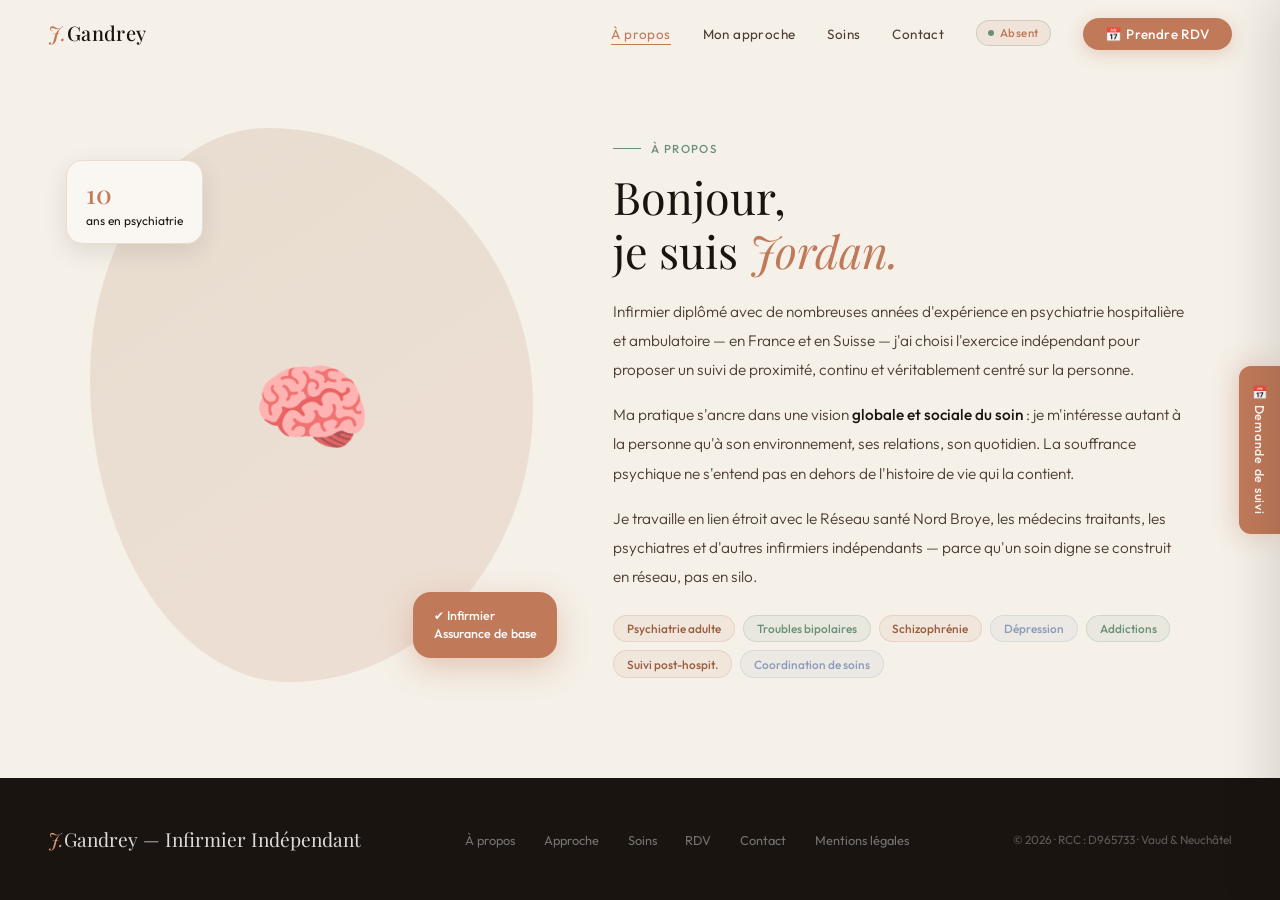
==== a-propos/index.html @ b11fed14 "Restructure le site en vraies pages séparées pour le référencement Jusqu'ici, "À propos", "Approche"" ====
<!DOCTYPE html>
<html lang="fr">
<head>
<meta charset="UTF-8"/>
<meta name="viewport" content="width=device-width, initial-scale=1.0"/>
<title>À Propos — Jordan Gandrey, Infirmier Indépendant | Vaud &amp; Neuchâtel</title>
<meta name="description" content="Infirmier diplômé depuis 2016, spécialisé en psychiatrie adulte. Découvrez le parcours et l'approche de soin de Jordan Gandrey, infirmier indépendant en santé mentale dans les cantons de Vaud et Neuchâtel."/>
<meta property="og:type" content="website"/>
<meta property="og:locale" content="fr_CH"/>
<meta property="og:title" content="À Propos — Jordan Gandrey, Infirmier Indépendant"/>
<meta property="og:description" content="Infirmier diplômé depuis 2016, spécialisé en psychiatrie adulte, dans les cantons de Vaud et Neuchâtel."/>
<meta property="og:url" content="https://gandrey-santementale.ch/a-propos/"/>
<meta name="twitter:card" content="summary"/>
<link rel="canonical" href="https://gandrey-santementale.ch/a-propos/"/>
<link rel="icon" href="data:image/svg+xml,%3Csvg xmlns='http://www.w3.org/2000/svg' viewBox='0 0 64 64'%3E%3Crect width='64' height='64' rx='16' fill='%23c07a5a'/%3E%3Ctext x='32' y='44' font-family='Georgia,serif' font-size='34' font-style='italic' fill='%23fff' text-anchor='middle'%3EJ%3C/text%3E%3C/svg%3E"/>
<script type="application/ld+json">
{
  "@context": "https://schema.org",
  "@type": "MedicalBusiness",
  "name": "Jordan Gandrey - Infirmier en Santé Mentale",
  "description": "Infirmier indépendant en santé mentale à domicile, cantons de Vaud et Neuchâtel. Remboursé par les assurances de base.",
  "url": "https://gandrey-santementale.ch/",
  "telephone": "+41784477846",
  "email": "jordan.gandrey@curacasa-hin.ch",
  "areaServed": [
    {"@type": "AdministrativeArea", "name": "Canton de Vaud"},
    {"@type": "AdministrativeArea", "name": "Canton de Neuchâtel"}
  ],
  "medicalSpecialty": "Psychiatric",
  "priceRange": "Remboursé par les assurances de base",
  "sameAs": ["https://www.linkedin.com/in/jordan-gandrey-7a633412a/"],
  "openingHoursSpecification": {
    "@type": "OpeningHoursSpecification",
    "dayOfWeek": ["Monday", "Tuesday", "Wednesday", "Thursday", "Friday"],
    "opens": "08:00",
    "closes": "18:00"
  }
}
</script>
<link rel="preconnect" href="https://fonts.googleapis.com"/>
<link href="https://fonts.googleapis.com/css2?family=Playfair+Display:ital,wght@0,400;0,500;0,700;1,400;1,500&family=Outfit:wght@300;400;500;600&display=swap" rel="stylesheet"/>
<link rel="stylesheet" href="/style.css"/>
</head>
<body>

<!-- LOADER -->
<div id="loader">
  <div class="loader-logo">Jordan <span>Gandrey</span></div>
  <div class="loader-bar"><div class="loader-fill"></div></div>
  <div class="loader-sub">Infirmier en santé mentale</div>
</div>

<!-- NAV -->
<nav id="navbar">
  <a class="nav-logo" href="/"><em>J.</em>Gandrey</a>
  <ul class="nav-links" id="nav-links">
    <li><a href="/a-propos/" class="active">À propos</a></li>
    <li><a href="/approche/">Mon approche</a></li>
    <li><a href="/soins/">Soins</a></li>
    <li><a href="/contact/">Contact</a></li>
    <li><span class="nav-badge" id="nav-badge">Disponible</span></li>
    <li><a href="/rdv/" class="nav-pill">📅 Prendre RDV</a></li>
  </ul>
  <button class="hamburger" id="hamburger" aria-label="Ouvrir le menu" aria-expanded="false" aria-controls="nav-links"><span></span><span></span><span></span></button>
</nav>

<!-- BOUTON FLOTTANT -->
<button class="side-trigger" id="btn-side-trigger">📅 Demande de suivi</button>

<!-- OVERLAY -->
<div class="side-overlay" id="side-overlay"></div>

<!-- SIDE PANEL -->
<div class="side-panel" id="side-panel">
  <div class="side-panel-header">
    <h3>Demande de suivi</h3>
    <button class="side-panel-close" id="btn-side-close">✕</button>
  </div>
  <div class="side-panel-body">
    <div class="side-tabs">
      <button class="side-tab active" id="stab-patient">👤 Patient</button>
      <button class="side-tab" id="stab-pro">🏥 Pro de santé</button>
    </div>
    <!-- FORM PATIENT -->
    <div class="side-form" id="side-form-patient">
      <form id="form-patient" name="demande-patient" method="POST" data-netlify="true" netlify-honeypot="bot-field-patient">
        <input type="hidden" name="form-name" value="demande-patient"/>
        <p style="display:none"><label>Ne pas remplir : <input name="bot-field-patient"/></label></p>
        <div class="side-form-group"><label>Prénom &amp; Nom *</label><input type="text" id="s-nom" name="nom" placeholder="Prénom Nom"/></div>
        <div class="side-form-group"><label>Téléphone *</label><input type="tel" id="s-tel" name="telephone" placeholder="078 XXX XX XX"/></div>
        <div class="side-form-group"><label>Date souhaitée *</label><input type="date" id="s-date" name="date"/></div>
        <div class="side-form-group"><label>Heure * (09h–16h)</label><input type="time" id="s-heure" name="heure" min="09:00" max="16:00"/></div>
        <div class="side-form-group"><label>Type de soin *</label>
          <select id="s-soin" name="soin">
            <option value="">Sélectionner...</option>
            <option>Entretien infirmier / soutien</option>
            <option>Préparation du pilulier</option>
            <option>Injection retard (neuroleptique)</option>
            <option>Surveillance &amp; étayage psychiatrique</option>
            <option>Entretien motivationnel</option>
            <option>Autre / première prise de contact</option>
          </select>
        </div>
        <div class="side-form-group"><label>Adresse *</label><input type="text" id="s-adresse" name="adresse" placeholder="Rue, ville, NPA"/></div>
        <div class="side-note">✉️ Votre demande est envoyée directement, sans passer par votre messagerie.</div>
        <button class="side-submit" type="submit" id="btn-book-patient">Confirmer le rendez-vous</button>
      </form>
      <div class="side-tel-block">
        <div class="side-tel-label">Besoin d'aide ?</div>
        <a href="tel:+41784477846">📞 078 447 78 46</a>
        <div class="side-tel-sub">Contactez-moi directement</div>
      </div>
    </div>
    <!-- FORM PRO -->
    <div class="side-form" id="side-form-pro" hidden>
      <form id="form-pro" name="demande-pro" method="POST" data-netlify="true" netlify-honeypot="bot-field-pro">
        <input type="hidden" name="form-name" value="demande-pro"/>
        <p style="display:none"><label>Ne pas remplir : <input name="bot-field-pro"/></label></p>
        <div class="side-form-group"><label>Prénom &amp; Nom *</label><input type="text" id="sp-nom" name="nom" placeholder="Prénom Nom"/></div>
        <div class="side-form-group"><label>Profession *</label>
          <select id="sp-profession" name="profession">
            <option value="">Sélectionner...</option>
            <option>Psychiatre</option>
            <option>Médecin généraliste</option>
            <option>Infirmier(e) CMS</option>
            <option>Psychologue FSP</option>
            <option>Assistant(e) social(e)</option>
            <option>Équipe mobile psychiatrique</option>
            <option>Autre</option>
          </select>
        </div>
        <div class="side-form-group"><label>Téléphone *</label><input type="tel" id="sp-tel" name="telephone" placeholder="078 XXX XX XX"/></div>
        <div class="side-form-group"><label>Date souhaitée *</label><input type="date" id="sp-date" name="date"/></div>
        <div class="side-form-group"><label>Heure * (09h–16h)</label><input type="time" id="sp-heure" name="heure" min="09:00" max="16:00"/></div>
        <div class="side-form-group"><label>Motif *</label>
          <select id="sp-motif" name="motif">
            <option value="">Sélectionner...</option>
            <option>Demande de suivi pour un patient</option>
            <option>Coordination de soins</option>
            <option>Relais post-hospitalisation</option>
            <option>Réunion de synthèse / staff</option>
            <option>Autre</option>
          </select>
        </div>
        <div class="side-note">🏥 Votre demande est envoyée directement, sans passer par votre messagerie.</div>
        <button class="side-submit" type="submit" id="btn-book-pro">Envoyer la demande</button>
      </form>
      <div class="side-tel-block">
        <div class="side-tel-label">Besoin d'aide ?</div>
        <a href="tel:+41784477846">📞 078 447 78 46</a>
        <div class="side-tel-sub">Contactez-moi directement</div>
      </div>
    </div>
  </div>
</div>

<section id="about-section" class="section" style="padding-top:8rem">
  <div class="section-inner">
    <div class="about-grid">
      <div style="position:relative" class="reveal-left">
        <div class="about-blob">🧠
          <div class="about-float-badge">✔ Infirmier<br>Assurance de base</div>
          <div class="about-float-stat"><strong class="counter" data-years-exp="true" data-target="9">0</strong>ans en psychiatrie</div>
        </div>
      </div>
      <div class="about-text reveal-right">
        <div class="section-eyebrow">À propos</div>
        <h2 class="section-h2">Bonjour,<br>je suis <em>Jordan.</em></h2>
        <p style="margin-top:1.2rem">Infirmier diplômé avec de nombreuses années d'expérience en psychiatrie hospitalière et ambulatoire — en France et en Suisse — j'ai choisi l'exercice indépendant pour proposer un suivi de proximité, continu et véritablement centré sur la personne.</p>
        <p>Ma pratique s'ancre dans une vision <strong>globale et sociale du soin</strong> : je m'intéresse autant à la personne qu'à son environnement, ses relations, son quotidien. La souffrance psychique ne s'entend pas en dehors de l'histoire de vie qui la contient.</p>
        <p>Je travaille en lien étroit avec le Réseau santé Nord Broye, les médecins traitants, les psychiatres et d'autres infirmiers indépendants — parce qu'un soin digne se construit en réseau, pas en silo.</p>
        <div class="about-chips">
          <span class="tag">Psychiatrie adulte</span><span class="tag moss">Troubles bipolaires</span><span class="tag">Schizophrénie</span><span class="tag dusk">Dépression</span><span class="tag moss">Addictions</span><span class="tag">Suivi post-hospit.</span><span class="tag dusk">Coordination de soins</span>
        </div>
      </div>
    </div>
  </div>
</section>

<!-- MODAL -->
<div class="modal-overlay" id="modal">
  <div class="modal-box">
    <div class="modal-icon" id="modal-icon">✉️</div>
    <h3 id="modal-title"></h3>
    <p id="modal-text"></p>
    <button class="modal-close" id="modal-close-btn">Fermer</button>
  </div>
</div>

<!-- FOOTER -->
<footer>
  <div class="footer-logo"><em>J.</em>Gandrey — Infirmier Indépendant</div>
  <ul class="footer-links">
    <li><a href="/a-propos/">À propos</a></li>
    <li><a href="/approche/">Approche</a></li>
    <li><a href="/soins/">Soins</a></li>
    <li><a href="/rdv/">RDV</a></li>
    <li><a href="/contact/">Contact</a></li>
    <li><a href="/mentions-legales/">Mentions légales</a></li>
  </ul>
  <div class="footer-legal">© <span id="copyright-year">2025</span> · RCC : D965733 · Vaud &amp; Neuchâtel</div>
</footer>

<script src="/script.js"></script>
</body>
</html>
---- style.css ----
:root{
  --ink:#1a1410;--ink-mid:#4a3c34;--ink-light:#8a7a72;
  --paper:#faf7f3;--paper-warm:#f5f0e8;
  --clay:#c07a5a;--clay-dark:#9a5c3e;--clay-light:#d4957a;
  --moss:#6b8f78;--moss-light:#9dbfac;--dusk:#8a9ab8;
  --sand:#e8ddd0;--shadow:rgba(30,20,10,.10);
}
*{margin:0;padding:0;box-sizing:border-box;}
html{scroll-behavior:smooth;}
body{font-family:'Outfit',sans-serif;background:var(--paper);color:var(--ink);overflow-x:hidden;}

/* LOADER */
#loader{position:fixed;inset:0;z-index:10000;background:var(--ink);display:flex;flex-direction:column;align-items:center;justify-content:center;gap:2rem;transition:opacity .6s,visibility .6s;}
#loader.done{opacity:0;visibility:hidden;}
.loader-logo{font-family:'Playfair Display',serif;font-size:2rem;color:#fff;letter-spacing:.08em;opacity:0;animation:fadeIn .4s .1s forwards;}
.loader-logo span{color:var(--clay-light);}
.loader-bar{width:180px;height:2px;background:rgba(255,255,255,.15);border-radius:2px;overflow:hidden;}
.loader-fill{height:100%;width:0;background:var(--clay-light);animation:fillBar .7s .15s ease forwards;}
.loader-sub{font-size:.78rem;color:rgba(255,255,255,.4);letter-spacing:.12em;text-transform:uppercase;opacity:0;animation:fadeIn .4s .25s forwards;}
@keyframes fadeIn{to{opacity:1;}}
@keyframes fillBar{to{width:100%;}}

/* NAV */
nav{position:fixed;top:0;left:0;right:0;z-index:500;padding:1.2rem 3rem;display:flex;align-items:center;justify-content:space-between;transition:background .3s,box-shadow .3s,padding .3s;}
nav.scrolled{background:rgba(250,247,243,.98);box-shadow:0 1px 0 var(--sand);padding:.9rem 3rem;}
.nav-logo{font-family:'Playfair Display',serif;font-size:1.25rem;font-weight:500;color:var(--ink);text-decoration:none;letter-spacing:.02em;cursor:pointer;}
.nav-logo em{font-style:italic;color:var(--clay);}
.nav-links{display:flex;gap:2rem;list-style:none;align-items:center;}
.nav-links a{font-size:.84rem;font-weight:400;color:var(--ink-mid);text-decoration:none;letter-spacing:.03em;position:relative;transition:color .2s;cursor:pointer;}
.nav-links a::after{content:'';position:absolute;bottom:-3px;left:0;right:0;height:1px;background:var(--clay);transform:scaleX(0);transform-origin:right;transition:transform .3s;}
.nav-links a:hover{color:var(--clay);}
.nav-links a:hover::after,.nav-links a.active::after{transform:scaleX(1);transform-origin:left;}
.nav-links a.active{color:var(--clay);}
.nav-pill{background:var(--clay)!important;color:#fff!important;padding:.5rem 1.4rem;border-radius:50px;font-weight:500!important;box-shadow:0 4px 16px rgba(192,120,90,.3);}
.nav-pill:hover{background:var(--clay-dark)!important;}
.nav-pill::after{display:none!important;}
.nav-badge{display:inline-flex;align-items:center;gap:.35rem;background:rgba(107,143,120,.12);border:1px solid rgba(107,143,120,.25);color:var(--moss);padding:.28rem .7rem;border-radius:50px;font-size:.72rem;font-weight:500;letter-spacing:.04em;}
.nav-badge::before{content:'';width:6px;height:6px;background:var(--moss);border-radius:50%;animation:blink 2s infinite;}
@keyframes blink{0%,100%{opacity:1;}50%{opacity:.3;}}
.hamburger{display:none;flex-direction:column;gap:5px;background:none;border:none;cursor:pointer;padding:.4rem;z-index:600;position:relative;}
.hamburger span{display:block;width:24px;height:1.5px;background:var(--ink);transition:all .3s;}
.hamburger.open span:nth-child(1){transform:translateY(6.5px) rotate(45deg);}
.hamburger.open span:nth-child(2){opacity:0;}
.hamburger.open span:nth-child(3){transform:translateY(-6.5px) rotate(-45deg);}

/* REVEAL */
.reveal{opacity:0;transform:translateY(36px);transition:opacity .7s,transform .7s;}
.reveal.visible{opacity:1;transform:translateY(0);}
.reveal-left{opacity:0;transform:translateX(-36px);transition:opacity .7s,transform .7s;}
.reveal-left.visible{opacity:1;transform:translateX(0);}
.reveal-right{opacity:0;transform:translateX(36px);transition:opacity .7s,transform .7s;}
.reveal-right.visible{opacity:1;transform:translateX(0);}
.reveal-delay-1{transition-delay:.1s;}.reveal-delay-2{transition-delay:.2s;}.reveal-delay-3{transition-delay:.3s;}.reveal-delay-4{transition-delay:.4s;}

/* HERO */
#hero-section{min-height:100vh;display:flex;align-items:center;padding:8rem 3rem 4rem;position:relative;overflow:hidden;}
.hero-orb{position:absolute;border-radius:50%;filter:blur(80px);pointer-events:none;}
.hero-orb-1{width:600px;height:600px;right:-100px;top:-100px;background:radial-gradient(circle,rgba(192,120,90,.12) 0%,transparent 70%);}
.hero-orb-2{width:400px;height:400px;left:-80px;bottom:-80px;background:radial-gradient(circle,rgba(107,143,120,.10) 0%,transparent 70%);}
.hero-inner{position:relative;z-index:1;max-width:1100px;margin:0 auto;width:100%;display:grid;grid-template-columns:1fr .9fr;gap:6rem;align-items:center;}
.hero-eyebrow{display:inline-flex;align-items:center;gap:.6rem;font-size:.75rem;font-weight:500;letter-spacing:.1em;text-transform:uppercase;color:var(--clay);margin-bottom:2rem;opacity:0;animation:slideUp .7s .2s forwards;}
.hero-eyebrow::before{content:'';width:32px;height:1px;background:var(--clay);}
.hero-h1{font-family:'Playfair Display',serif;font-size:clamp(2.8rem,5vw,4.4rem);font-weight:400;line-height:1.1;opacity:0;animation:slideUp .7s .35s forwards;}
.hero-h1 em{font-style:italic;color:var(--clay);}
.hero-desc{margin-top:1.6rem;font-size:1.02rem;font-weight:300;color:var(--ink-mid);line-height:1.9;max-width:460px;opacity:0;animation:slideUp .7s .5s forwards;}
.hero-actions{margin-top:2.4rem;display:flex;gap:1rem;flex-wrap:wrap;opacity:0;animation:slideUp .7s .65s forwards;}
.btn{display:inline-flex;align-items:center;gap:.5rem;padding:.85rem 2rem;border-radius:50px;font-family:'Outfit',sans-serif;font-size:.92rem;font-weight:500;text-decoration:none;border:none;cursor:pointer;transition:all .25s;}
.btn-fill{background:var(--clay);color:#fff;box-shadow:0 4px 20px rgba(192,120,90,.3);}
.btn-fill:hover{background:var(--clay-dark);transform:translateY(-2px);}
.btn-outline{background:transparent;color:var(--ink-mid);border:1.5px solid var(--sand);}
.btn-outline:hover{border-color:var(--clay-light);color:var(--clay);}
.hero-stats{margin-top:3.5rem;display:flex;gap:3rem;opacity:0;animation:slideUp .7s .8s forwards;}
.hero-stat-num{font-family:'Playfair Display',serif;font-size:2.2rem;font-weight:500;color:var(--clay);line-height:1;}
.hero-stat-label{font-size:.75rem;color:var(--ink-light);letter-spacing:.04em;margin-top:.3rem;}
.hero-right{opacity:0;animation:slideIn .8s .4s forwards;}
.hero-card{background:var(--paper-warm);border:1px solid var(--sand);border-radius:32px;padding:2.5rem;box-shadow:0 20px 60px var(--shadow);position:relative;overflow:hidden;}
.hero-card::before{content:'';position:absolute;top:0;left:0;right:0;height:3px;background:linear-gradient(90deg,var(--clay),var(--moss-light),var(--dusk));}
.hero-card-avatar{width:72px;height:72px;background:linear-gradient(135deg,var(--clay-light),var(--clay));border-radius:50%;display:flex;align-items:center;justify-content:center;font-size:2rem;margin-bottom:1.4rem;}
.hero-card-name{font-family:'Playfair Display',serif;font-size:1.4rem;font-weight:500;margin-bottom:.2rem;}
.hero-card-title{font-size:.82rem;color:var(--moss);font-weight:500;letter-spacing:.04em;margin-bottom:1.4rem;}
.hero-card-tags{display:flex;flex-wrap:wrap;gap:.45rem;margin-bottom:1.6rem;}
.tag{background:rgba(192,120,90,.08);border:1px solid rgba(192,120,90,.18);color:var(--clay-dark);padding:.32rem .8rem;border-radius:50px;font-size:.74rem;font-weight:500;}
.tag.moss{background:rgba(107,143,120,.08);border-color:rgba(107,143,120,.2);color:var(--moss);}
.tag.dusk{background:rgba(138,154,184,.08);border-color:rgba(138,154,184,.2);color:var(--dusk);}
.hero-card-avail{display:flex;align-items:center;gap:.7rem;padding:1rem 1.2rem;background:rgba(107,143,120,.08);border-radius:14px;border:1px solid rgba(107,143,120,.18);}
.avail-dot{width:8px;height:8px;background:var(--moss);border-radius:50%;animation:blink 2s infinite;flex-shrink:0;}
.avail-text{font-size:.82rem;color:var(--moss);}
.avail-text strong{font-weight:600;}
@keyframes slideUp{from{opacity:0;transform:translateY(28px);}to{opacity:1;transform:translateY(0);}}
@keyframes slideIn{from{opacity:0;transform:translateX(32px);}to{opacity:1;transform:translateX(0);}}

/* SECTIONS */
.section{padding:6rem 3rem;}
.section-inner{max-width:1100px;margin:0 auto;}
.section-eyebrow{display:inline-flex;align-items:center;gap:.6rem;font-size:.72rem;font-weight:500;letter-spacing:.12em;text-transform:uppercase;color:var(--moss);margin-bottom:.9rem;}
.section-eyebrow::before{content:'';width:28px;height:1px;background:var(--moss);}
.section-h2{font-family:'Playfair Display',serif;font-size:clamp(2rem,3.5vw,2.9rem);font-weight:400;line-height:1.2;}
.section-h2 em{font-style:italic;color:var(--clay);}
.section-desc{margin-top:.9rem;font-size:.98rem;font-weight:300;color:var(--ink-mid);line-height:1.85;max-width:520px;}

/* COUNTERS */
#counters-section{background:var(--ink);}
.counters-grid{display:grid;grid-template-columns:repeat(4,1fr);gap:2rem;text-align:center;}
.counter-num{font-family:'Playfair Display',serif;font-size:3rem;font-weight:500;color:var(--clay-light);line-height:1;}
.counter-suffix{font-size:1.5rem;}
.counter-label{font-size:.8rem;color:rgba(255,255,255,.45);letter-spacing:.06em;text-transform:uppercase;margin-top:.6rem;}

/* ABOUT */
#about-section{background:var(--paper-warm);}
.about-grid{display:grid;grid-template-columns:1fr 1.3fr;gap:5rem;align-items:center;}
.about-blob{width:100%;aspect-ratio:4/5;background:linear-gradient(145deg,var(--sand) 0%,rgba(192,120,90,.15) 100%);border-radius:40% 60% 55% 45%/45% 50% 50% 55%;display:flex;align-items:center;justify-content:center;font-size:6rem;animation:morphBlob 12s ease-in-out infinite;position:relative;}
@keyframes morphBlob{0%,100%{border-radius:40% 60% 55% 45%/45% 50% 50% 55%;}50%{border-radius:55% 45% 42% 58%/50% 44% 56% 50%;}}
.about-float-badge{position:absolute;bottom:1.5rem;right:-1.5rem;background:var(--clay);color:#fff;padding:.9rem 1.3rem;border-radius:18px;font-size:.78rem;font-weight:500;line-height:1.5;box-shadow:0 10px 30px rgba(192,120,90,.35);}
.about-float-stat{position:absolute;top:2rem;left:-1.5rem;background:var(--paper);color:var(--ink);padding:.8rem 1.2rem;border-radius:16px;font-size:.75rem;line-height:1.5;box-shadow:0 8px 24px var(--shadow);border:1px solid var(--sand);}
.about-float-stat strong{font-family:'Playfair Display',serif;font-size:1.6rem;font-weight:500;color:var(--clay);display:block;}
.about-text p{font-size:.96rem;font-weight:300;color:var(--ink-mid);line-height:1.9;margin-bottom:1rem;}
.about-text p strong{color:var(--ink);font-weight:500;}
.about-chips{display:flex;flex-wrap:wrap;gap:.5rem;margin-top:1.5rem;}

/* APPROACH */
.approche-grid{display:grid;grid-template-columns:repeat(3,1fr);gap:1.5rem;margin-top:3.5rem;}
.approche-card{background:var(--paper-warm);border:1px solid var(--sand);border-radius:24px;padding:2.2rem;position:relative;overflow:hidden;transition:transform .3s,box-shadow .3s;}
.approche-card::after{content:'';position:absolute;bottom:0;left:0;right:0;height:3px;background:linear-gradient(90deg,var(--clay),var(--moss-light));transform:scaleX(0);transform-origin:left;transition:transform .3s;}
.approche-card:hover{transform:translateY(-6px);box-shadow:0 16px 48px var(--shadow);}
.approche-card:hover::after{transform:scaleX(1);}
.approche-num{font-family:'Playfair Display',serif;font-size:3.5rem;font-weight:700;color:rgba(192,120,90,.12);position:absolute;top:1.2rem;right:1.5rem;line-height:1;}
.approche-icon{font-size:2rem;margin-bottom:1rem;}
.approche-card h3{font-family:'Playfair Display',serif;font-size:1.2rem;font-weight:500;margin-bottom:.6rem;}
.approche-card p{font-size:.86rem;color:var(--ink-mid);line-height:1.78;font-weight:300;}

/* SERVICES */
.services-grid{display:grid;grid-template-columns:repeat(3,1fr);gap:1.4rem;margin-top:3.5rem;}
.service-card{background:var(--paper);border:1px solid var(--sand);border-radius:22px;padding:2rem;transition:transform .3s,box-shadow .3s;position:relative;overflow:hidden;}
.service-card::before{content:'';position:absolute;top:0;left:0;right:0;height:2px;background:linear-gradient(90deg,var(--clay),var(--dusk));opacity:0;transition:opacity .3s;}
.service-card:hover{transform:translateY(-5px);box-shadow:0 14px 40px var(--shadow);}
.service-card:hover::before{opacity:1;}
.service-card .ico{font-size:2.2rem;margin-bottom:1rem;}
.service-card h3{font-family:'Playfair Display',serif;font-size:1.18rem;font-weight:500;margin-bottom:.5rem;}
.service-card p{font-size:.84rem;color:var(--ink-mid);line-height:1.75;font-weight:300;}
.service-label{display:inline-block;margin-top:.9rem;background:rgba(138,154,184,.1);border:1px solid rgba(138,154,184,.2);color:var(--dusk);padding:.28rem .75rem;border-radius:50px;font-size:.72rem;font-weight:500;}

/* ZONE */
.zone-box{background:var(--paper-warm);border:1px solid var(--sand);border-radius:24px;padding:2.8rem;max-width:680px;margin:3rem auto 0;}
.zone-box-header{display:flex;align-items:center;gap:.8rem;margin-bottom:1.5rem;font-size:.82rem;color:var(--ink-mid);}
.zone-cantons{display:flex;flex-direction:column;gap:1rem;margin-top:1.5rem;}
.zone-canton{display:flex;align-items:center;gap:1rem;padding:1rem 1.2rem;background:var(--paper);border:1px solid var(--sand);border-radius:14px;}
.zone-canton-dot{width:10px;height:10px;border-radius:50%;flex-shrink:0;}
.zone-canton-dot.vaud{background:var(--clay);}
.zone-canton-dot.neuchatel{background:var(--moss);}
.zone-canton-name{font-family:'Playfair Display',serif;font-size:1rem;font-weight:500;}
.zone-canton-desc{font-size:.78rem;color:var(--ink-light);margin-top:.1rem;}

/* FAQ */
.faq-list{max-width:720px;margin:3rem auto 0;display:flex;flex-direction:column;gap:.8rem;}
.faq-item{background:var(--paper-warm);border:1px solid var(--sand);border-radius:16px;overflow:hidden;}
.faq-question{width:100%;display:flex;align-items:center;justify-content:space-between;padding:1.2rem 1.5rem;background:none;border:none;font-family:'Outfit',sans-serif;font-size:.95rem;font-weight:500;color:var(--ink);text-align:left;cursor:pointer;gap:1rem;}
.faq-arrow{width:28px;height:28px;flex-shrink:0;background:rgba(192,120,90,.1);border-radius:50%;display:flex;align-items:center;justify-content:center;transition:transform .3s,background .2s;font-size:.75rem;color:var(--clay);}
.faq-item.open .faq-arrow{transform:rotate(180deg);background:var(--clay);color:#fff;}
.faq-answer{max-height:0;overflow:hidden;transition:max-height .4s ease;}
.faq-answer-inner{padding:0 1.5rem 1.2rem;font-size:.88rem;color:var(--ink-mid);line-height:1.85;font-weight:300;}
.faq-item.open .faq-answer{max-height:300px;}

/* CONTACT */
#contact-section{background:var(--paper-warm);}
.contact-grid{display:grid;grid-template-columns:1fr 1.2fr;gap:4rem;align-items:start;}
.contact-info h3{font-family:'Playfair Display',serif;font-size:1.6rem;font-weight:400;margin-bottom:1.8rem;}
.contact-item{display:flex;align-items:flex-start;gap:1rem;margin-bottom:1.3rem;}
.contact-icon{width:44px;height:44px;flex-shrink:0;background:rgba(192,120,90,.08);border:1px solid rgba(192,120,90,.15);border-radius:12px;display:flex;align-items:center;justify-content:center;font-size:1.1rem;}
.contact-label{font-size:.74rem;color:var(--ink-light);letter-spacing:.05em;text-transform:uppercase;}
.contact-val{font-size:.94rem;color:var(--ink);margin-top:.15rem;}
.contact-val a{color:inherit;text-decoration:none;border-bottom:1px dotted var(--ink-light);transition:color .2s,border-color .2s;}
.contact-val a:hover{color:var(--clay);border-color:var(--clay);}
.contact-form-wrap{background:var(--paper);border:1px solid var(--sand);border-radius:26px;padding:2.5rem;box-shadow:0 8px 32px var(--shadow);}
.form-row{display:grid;grid-template-columns:1fr 1fr;gap:.9rem;margin-bottom:.9rem;}
.form-group{display:flex;flex-direction:column;gap:.38rem;}
.form-group label{font-size:.76rem;font-weight:500;color:var(--ink-mid);}
.form-group input,.form-group textarea{background:var(--paper-warm);border:1.5px solid var(--sand);border-radius:11px;padding:.72rem .95rem;font-family:'Outfit',sans-serif;font-size:.88rem;color:var(--ink);outline:none;transition:border-color .2s,box-shadow .2s;}
.form-group input:focus,.form-group textarea:focus{border-color:var(--clay-light);box-shadow:0 0 0 3px rgba(192,120,90,.08);}
.form-group textarea{resize:vertical;min-height:100px;}
.form-full{grid-column:1/-1;}
.form-submit{width:100%;padding:.95rem;margin-top:.5rem;background:var(--clay);color:#fff;border:none;border-radius:14px;font-family:'Outfit',sans-serif;font-size:.95rem;font-weight:500;cursor:pointer;transition:all .25s;box-shadow:0 4px 18px rgba(192,120,90,.3);}
.form-submit:hover{background:var(--clay-dark);transform:translateY(-2px);}

/* RDV CAL.COM */
#rdv-section{background:var(--paper);}
#cal-inline-widget{width:100%;min-height:600px;border-radius:20px;overflow:hidden;border:1px solid var(--sand);box-shadow:0 8px 40px var(--shadow);}

/* SIDE PANEL */
.side-trigger{position:fixed;right:0;top:50%;transform:translateY(-50%);z-index:200;background:var(--clay);color:#fff;writing-mode:vertical-rl;padding:1.2rem .8rem;border-radius:12px 0 0 12px;font-family:'Outfit',sans-serif;font-size:.78rem;font-weight:500;letter-spacing:.06em;cursor:pointer;border:none;box-shadow:-3px 0 24px rgba(192,120,90,.3);transition:background .2s,padding .2s;display:flex;align-items:center;gap:.5rem;}
.side-trigger:hover{background:var(--clay-dark);}
.side-overlay{position:fixed;inset:0;z-index:550;background:rgba(26,20,16,.45);backdrop-filter:blur(4px);opacity:0;pointer-events:none;transition:opacity .3s;}
.side-overlay.open{opacity:1;pointer-events:all;}
.side-panel{position:fixed;right:0;top:0;bottom:0;width:380px;max-width:95vw;background:var(--paper-warm);z-index:551;transform:translateX(100%);transition:transform .35s cubic-bezier(.4,0,.2,1);overflow-y:auto;box-shadow:-6px 0 50px rgba(26,20,16,.15);display:flex;flex-direction:column;}
.side-panel.open{transform:translateX(0);}
.side-panel-header{padding:1.5rem 1.5rem 1rem;border-bottom:1px solid var(--sand);display:flex;align-items:center;justify-content:space-between;position:sticky;top:0;background:var(--paper-warm);z-index:1;}
.side-panel-header h3{font-family:'Playfair Display',serif;font-size:1.4rem;font-weight:400;}
.side-panel-close{width:32px;height:32px;border-radius:50%;border:1.5px solid var(--sand);background:transparent;cursor:pointer;display:flex;align-items:center;justify-content:center;font-size:1rem;color:var(--ink-mid);transition:background .2s;}
.side-panel-close:hover{background:var(--sand);}
.side-panel-body{padding:1.3rem 1.5rem 2rem;flex:1;}
.side-tabs{display:flex;gap:.5rem;margin-bottom:1.2rem;}
.side-tab{flex:1;padding:.55rem .5rem;border-radius:50px;border:1.5px solid var(--sand);background:transparent;color:var(--ink-mid);font-family:'Outfit',sans-serif;font-size:.78rem;cursor:pointer;transition:all .2s;text-align:center;}
.side-tab.active{background:var(--clay);border-color:var(--clay);color:#fff;font-weight:500;}
.side-form-group{display:flex;flex-direction:column;gap:.35rem;margin-bottom:.75rem;}
.side-form-group label{font-size:.75rem;font-weight:500;color:var(--ink-mid);}
.side-form-group input,.side-form-group select,.side-form-group textarea{background:var(--paper);border:1.5px solid var(--sand);border-radius:10px;padding:.62rem .85rem;font-family:'Outfit',sans-serif;font-size:.84rem;color:var(--ink);outline:none;transition:border-color .2s;}
.side-form-group input:focus,.side-form-group select:focus,.side-form-group textarea:focus{border-color:var(--clay-light);}
.side-form-group textarea{resize:vertical;min-height:70px;}
.side-note{padding:.7rem .85rem;margin-bottom:.85rem;background:rgba(107,143,120,.08);border-radius:10px;font-size:.74rem;color:var(--moss);line-height:1.6;border-left:3px solid var(--moss-light);}
.side-submit{width:100%;padding:.85rem;background:var(--clay);color:#fff;border:none;border-radius:12px;font-family:'Outfit',sans-serif;font-size:.88rem;font-weight:500;cursor:pointer;transition:all .2s;box-shadow:0 4px 18px rgba(192,120,90,.28);}
.side-submit:hover{background:var(--clay-dark);transform:translateY(-1px);}
.side-form[hidden]{display:none;}
.side-tel-block{margin-top:1.2rem;padding:1rem;background:rgba(192,120,90,.06);border-radius:12px;text-align:center;border:1px solid rgba(192,120,90,.15);}
.side-tel-label{font-size:.72rem;color:var(--ink-light);letter-spacing:.05em;text-transform:uppercase;margin-bottom:.4rem;}
.side-tel-block a{font-size:1rem;font-weight:600;color:var(--clay);text-decoration:none;display:block;}
.side-tel-sub{font-size:.72rem;color:var(--ink-light);margin-top:.25rem;}

/* MODAL */
.modal-overlay{position:fixed;inset:0;z-index:999;background:rgba(26,20,16,.5);backdrop-filter:blur(8px);display:flex;align-items:center;justify-content:center;opacity:0;pointer-events:none;transition:opacity .3s;}
.modal-overlay.open{opacity:1;pointer-events:all;}
.modal-box{background:var(--paper-warm);border-radius:28px;padding:2.5rem;max-width:400px;width:90%;text-align:center;transform:translateY(24px) scale(.97);transition:transform .3s;box-shadow:0 24px 60px rgba(26,20,16,.2);border:1px solid var(--sand);}
.modal-overlay.open .modal-box{transform:translateY(0) scale(1);}
.modal-icon{font-size:2.8rem;margin-bottom:.9rem;}
.modal-box h3{font-family:'Playfair Display',serif;font-size:1.5rem;font-weight:400;margin-bottom:.75rem;}
.modal-box p{font-size:.88rem;color:var(--ink-mid);line-height:1.75;}
.modal-close{margin-top:1.6rem;padding:.72rem 2.2rem;background:var(--clay);color:#fff;border:none;border-radius:50px;font-family:'Outfit',sans-serif;font-size:.9rem;font-weight:500;cursor:pointer;}

/* FOOTER */
footer{background:var(--ink);padding:3rem;display:flex;align-items:center;justify-content:space-between;flex-wrap:wrap;gap:1.5rem;}
.footer-logo{font-family:'Playfair Display',serif;font-size:1.2rem;color:rgba(255,255,255,.85);}
.footer-logo em{font-style:italic;color:var(--clay-light);}
.footer-links{display:flex;gap:1.8rem;list-style:none;}
.footer-links a{font-size:.8rem;color:rgba(255,255,255,.4);text-decoration:none;transition:color .2s;cursor:pointer;}
.footer-links a:hover{color:var(--clay-light);}
.footer-legal{font-size:.74rem;color:rgba(255,255,255,.3);}

/* RESPONSIVE */
@media(max-width:1024px){
  .hero-inner{grid-template-columns:1fr;gap:3rem;}
  .hero-right{display:none;}
  .about-grid{grid-template-columns:1fr;gap:3rem;}
  .counters-grid{grid-template-columns:repeat(2,1fr);}
  .contact-grid{grid-template-columns:1fr;}
}
@media(max-width:768px){
  nav{padding:1rem 1.5rem;}
  .nav-links{display:none;flex-direction:column;position:fixed;top:0;left:0;right:0;bottom:0;background:var(--paper);z-index:500;align-items:center;justify-content:center;gap:0;}
  .nav-links.open{display:flex;}
  .nav-links li{width:100%;text-align:center;}
  .nav-links a{display:block;padding:1rem;font-size:1.1rem;border-bottom:1px solid var(--sand);}
  .nav-links a.nav-pill{margin:1rem auto;width:fit-content;display:inline-flex;border-bottom:none;}
  .nav-badge{display:none;}
  .hamburger{display:flex;}
  .section{padding:4rem 1.4rem;}
  .approche-grid,.services-grid{grid-template-columns:1fr;}
  .hero-stats{gap:1.8rem;}
  #hero-section{padding:7rem 1.4rem 3rem;}
  .form-row{grid-template-columns:1fr;}
  footer{flex-direction:column;text-align:center;padding-bottom:6rem;}
  .footer-links{justify-content:center;flex-wrap:wrap;}
  .side-trigger{writing-mode:horizontal-tb;transform:none;top:auto;bottom:1.2rem;left:50%;transform:translateX(-50%);border-radius:50px;padding:.75rem 1.6rem;font-size:.82rem;box-shadow:0 4px 20px rgba(192,120,90,.4);white-space:nowrap;}
  .side-panel{top:64px;}
  .counters-grid{grid-template-columns:1fr 1fr;}
}
@media(max-width:480px){
  .hero-actions{flex-direction:column;}
  .btn{justify-content:center;}
}
@media(prefers-reduced-motion:reduce){
  *,*::before,*::after{animation-duration:.01ms!important;animation-iteration-count:1!important;transition-duration:.01ms!important;scroll-behavior:auto!important;}
}
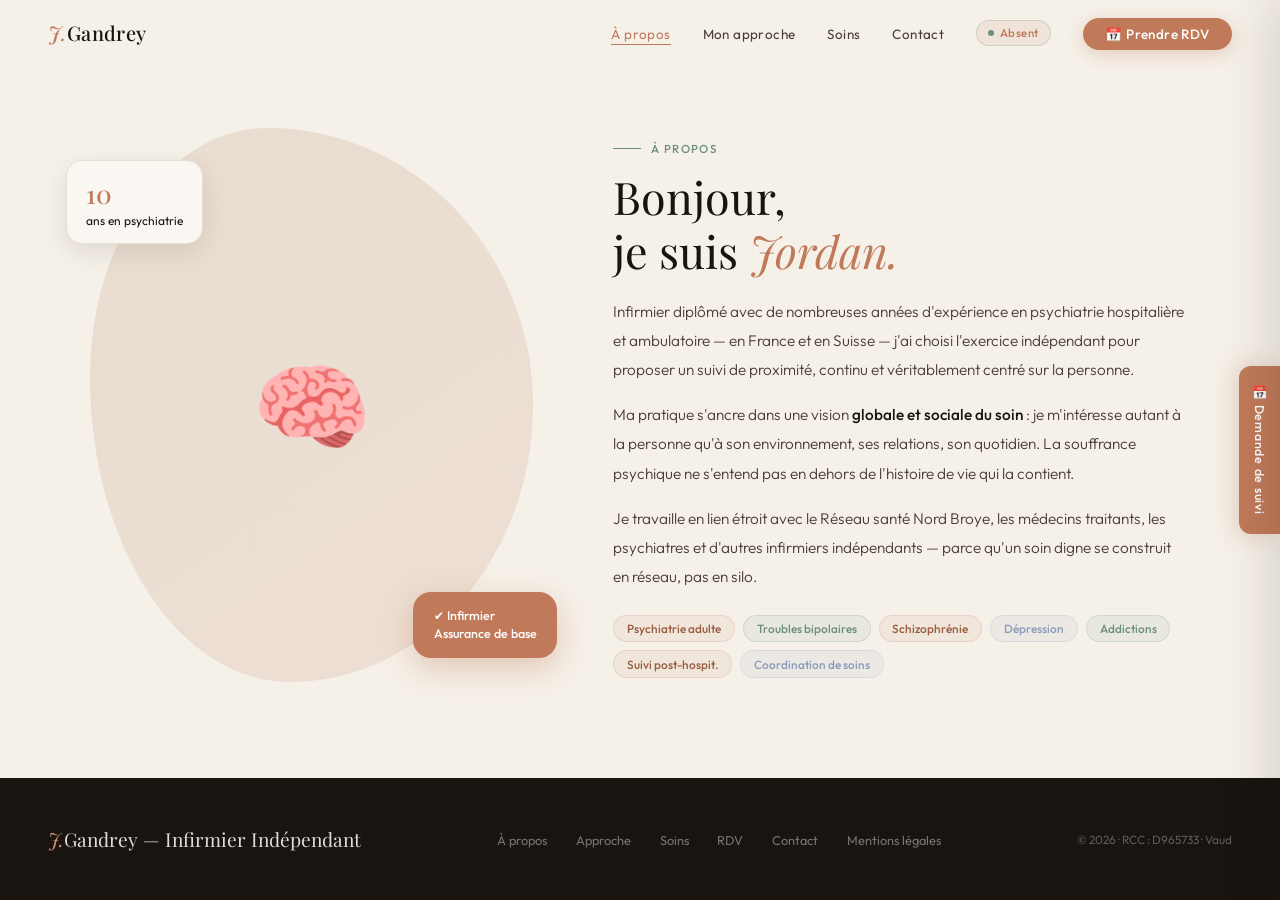
==== commit d3105fd9: "Retire toutes les mentions de Neuchâtel (autorisation non obtenue) Jordan n'a pas (encore) l'autoris" ====
--- a/a-propos/index.html
+++ b/a-propos/index.html
@@ -3,12 +3,12 @@
 <head>
 <meta charset="UTF-8"/>
 <meta name="viewport" content="width=device-width, initial-scale=1.0"/>
-<title>À Propos — Jordan Gandrey, Infirmier Indépendant | Vaud &amp; Neuchâtel</title>
-<meta name="description" content="Infirmier diplômé depuis 2016, spécialisé en psychiatrie adulte. Découvrez le parcours et l'approche de soin de Jordan Gandrey, infirmier indépendant en santé mentale dans les cantons de Vaud et Neuchâtel."/>
+<title>À Propos — Jordan Gandrey, Infirmier Indépendant | Vaud</title>
+<meta name="description" content="Infirmier diplômé depuis 2016, spécialisé en psychiatrie adulte. Découvrez le parcours et l'approche de soin de Jordan Gandrey, infirmier indépendant en santé mentale dans le canton de Vaud."/>
 <meta property="og:type" content="website"/>
 <meta property="og:locale" content="fr_CH"/>
 <meta property="og:title" content="À Propos — Jordan Gandrey, Infirmier Indépendant"/>
-<meta property="og:description" content="Infirmier diplômé depuis 2016, spécialisé en psychiatrie adulte, dans les cantons de Vaud et Neuchâtel."/>
+<meta property="og:description" content="Infirmier diplômé depuis 2016, spécialisé en psychiatrie adulte, dans le canton de Vaud."/>
 <meta property="og:url" content="https://gandrey-santementale.ch/a-propos/"/>
 <meta name="twitter:card" content="summary"/>
 <link rel="canonical" href="https://gandrey-santementale.ch/a-propos/"/>
@@ -18,14 +18,11 @@
   "@context": "https://schema.org",
   "@type": "MedicalBusiness",
   "name": "Jordan Gandrey - Infirmier en Santé Mentale",
-  "description": "Infirmier indépendant en santé mentale à domicile, cantons de Vaud et Neuchâtel. Remboursé par les assurances de base.",
+  "description": "Infirmier indépendant en santé mentale à domicile, canton de Vaud. Remboursé par les assurances de base.",
   "url": "https://gandrey-santementale.ch/",
   "telephone": "+41784477846",
   "email": "jordan.gandrey@curacasa-hin.ch",
-  "areaServed": [
-    {"@type": "AdministrativeArea", "name": "Canton de Vaud"},
-    {"@type": "AdministrativeArea", "name": "Canton de Neuchâtel"}
-  ],
+  "areaServed": {"@type": "AdministrativeArea", "name": "Canton de Vaud"},
   "medicalSpecialty": "Psychiatric",
   "priceRange": "Remboursé par les assurances de base",
   "sameAs": ["https://www.linkedin.com/in/jordan-gandrey-7a633412a/"],
@@ -42,13 +39,6 @@
 <link rel="stylesheet" href="/style.css"/>
 </head>
 <body>
-
-<!-- LOADER -->
-<div id="loader">
-  <div class="loader-logo">Jordan <span>Gandrey</span></div>
-  <div class="loader-bar"><div class="loader-fill"></div></div>
-  <div class="loader-sub">Infirmier en santé mentale</div>
-</div>
 
 <!-- NAV -->
 <nav id="navbar">
@@ -198,7 +188,7 @@
     <li><a href="/contact/">Contact</a></li>
     <li><a href="/mentions-legales/">Mentions légales</a></li>
   </ul>
-  <div class="footer-legal">© <span id="copyright-year">2025</span> · RCC : D965733 · Vaud &amp; Neuchâtel</div>
+  <div class="footer-legal">© <span id="copyright-year">2025</span> · RCC : D965733 · Vaud</div>
 </footer>
 
 <script src="/script.js"></script>
--- a/style.css
+++ b/style.css
@@ -8,17 +8,6 @@
 *{margin:0;padding:0;box-sizing:border-box;}
 html{scroll-behavior:smooth;}
 body{font-family:'Outfit',sans-serif;background:var(--paper);color:var(--ink);overflow-x:hidden;}
-
-/* LOADER */
-#loader{position:fixed;inset:0;z-index:10000;background:var(--ink);display:flex;flex-direction:column;align-items:center;justify-content:center;gap:2rem;transition:opacity .6s,visibility .6s;}
-#loader.done{opacity:0;visibility:hidden;}
-.loader-logo{font-family:'Playfair Display',serif;font-size:2rem;color:#fff;letter-spacing:.08em;opacity:0;animation:fadeIn .4s .1s forwards;}
-.loader-logo span{color:var(--clay-light);}
-.loader-bar{width:180px;height:2px;background:rgba(255,255,255,.15);border-radius:2px;overflow:hidden;}
-.loader-fill{height:100%;width:0;background:var(--clay-light);animation:fillBar .7s .15s ease forwards;}
-.loader-sub{font-size:.78rem;color:rgba(255,255,255,.4);letter-spacing:.12em;text-transform:uppercase;opacity:0;animation:fadeIn .4s .25s forwards;}
-@keyframes fadeIn{to{opacity:1;}}
-@keyframes fillBar{to{width:100%;}}
 
 /* NAV */
 nav{position:fixed;top:0;left:0;right:0;z-index:500;padding:1.2rem 3rem;display:flex;align-items:center;justify-content:space-between;transition:background .3s,box-shadow .3s,padding .3s;}
